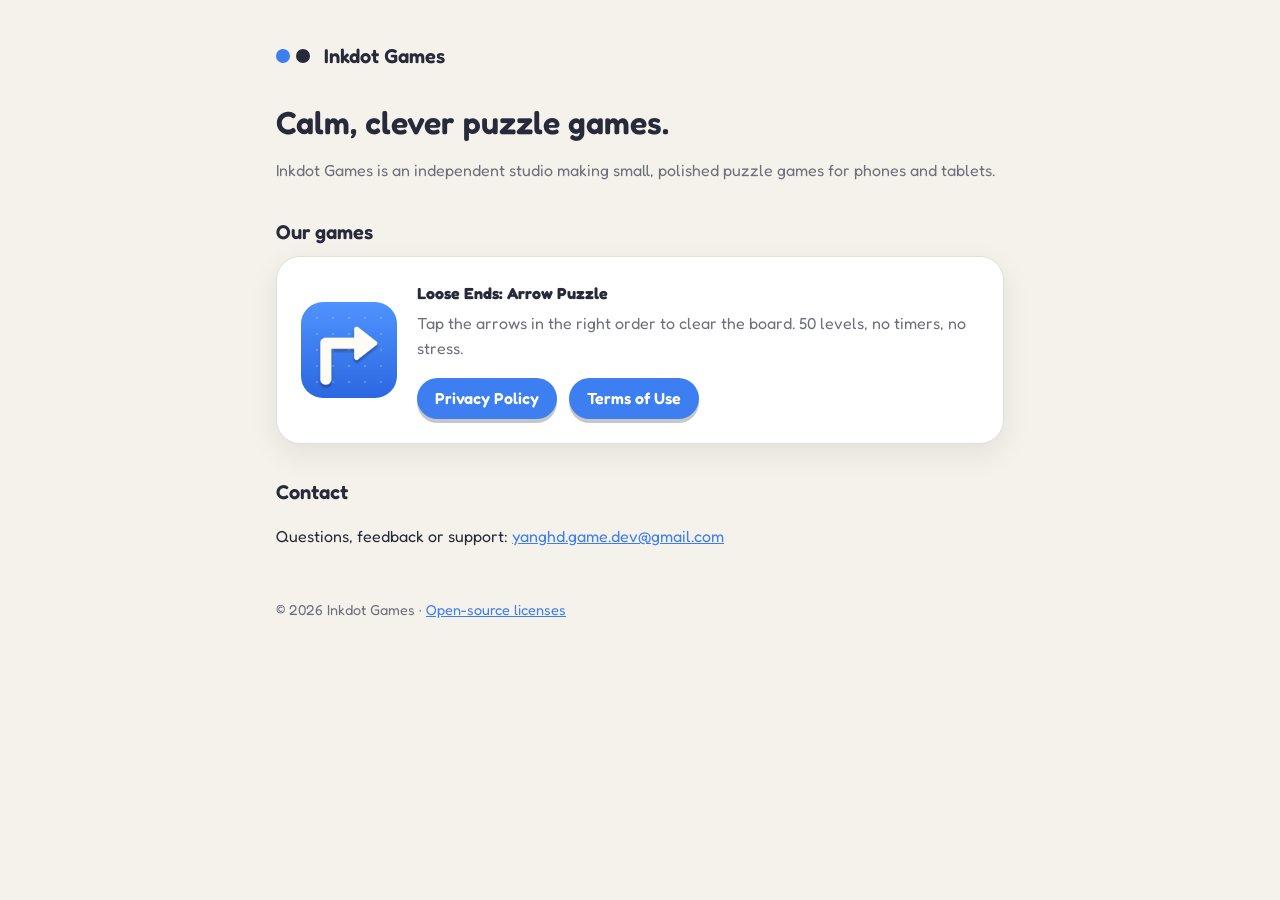
==== index.html @ 75826fa0 "Inkdot Games site: home, privacy policy, terms, licenses Co-Authored-By: Claude Opus 5.5 <noreply@an" ====
<!doctype html>
<html lang="en">
<head>
  <meta charset="utf-8">
  <meta name="viewport" content="width=device-width, initial-scale=1">
  <title>Inkdot Games</title>
  <meta name="description" content="Inkdot Games makes calm, clever puzzle games for mobile.">
  <link rel="preconnect" href="https://fonts.googleapis.com">
  <link rel="stylesheet" href="https://fonts.googleapis.com/css2?family=Fredoka:wght@400;600&display=swap">
  <link rel="stylesheet" href="/assets/style.css">
</head>
<body>
<main>
  <header class="site"><span class="dot"></span><a href="/">Inkdot Games</a></header>

  <h1>Calm, clever puzzle games.</h1>
  <p class="muted">Inkdot Games is an independent studio making small, polished puzzle games for phones and tablets.</p>

  <h2>Our games</h2>
  <div class="card game">
    <img src="/assets/loose-ends-icon.png" alt="Loose Ends app icon">
    <div>
      <strong>Loose Ends: Arrow Puzzle</strong>
      <p class="muted" style="margin:4px 0 0">Tap the arrows in the right order to clear the board. 50 levels, no timers, no stress.</p>
      <nav class="links">
        <a href="/privacy/">Privacy Policy</a>
        <a href="/terms/">Terms of Use</a>
      </nav>
    </div>
  </div>

  <h2>Contact</h2>
  <p>Questions, feedback or support: <a href="mailto:yanghd.game.dev@gmail.com">yanghd.game.dev@gmail.com</a></p>

  <footer>&copy; 2026 Inkdot Games &middot; <a href="/licenses/">Open-source licenses</a></footer>
</main>
</body>
</html>
---- assets/style.css ----
:root {
  --paper: #F5F2EB;
  --card: #FFFFFF;
  --ink: #262A3B;
  --muted: #6E6F7C;
  --blue: #3D7EF0;
  --line: #E4DFD4;
}

@media (prefers-color-scheme: dark) {
  :root {
    --paper: #1B1D27;
    --card: #242734;
    --ink: #F1EEE6;
    --muted: #A5A6B2;
    --blue: #6FA0FF;
    --line: #343849;
  }
}

* { box-sizing: border-box; }

body {
  margin: 0;
  background: var(--paper);
  color: var(--ink);
  font-family: "Fredoka", system-ui, -apple-system, "Segoe UI", sans-serif;
  font-weight: 400;
  line-height: 1.6;
}

main {
  max-width: 760px;
  margin: 0 auto;
  padding: 40px 16px 64px;
}

header.site {
  display: flex;
  align-items: center;
  gap: 12px;
  margin-bottom: 32px;
}

header.site a { color: var(--ink); text-decoration: none; font-weight: 600; font-size: 1.25rem; }

.dot {
  width: 14px; height: 14px; border-radius: 50%;
  background: var(--blue);
  box-shadow: 20px 0 0 var(--ink);
  margin-right: 22px;
}

h1 { font-weight: 600; font-size: 2rem; line-height: 1.2; margin: 0 0 8px; }
h2 { font-weight: 600; font-size: 1.25rem; margin: 32px 0 8px; }
p, li { color: var(--ink); }
.muted { color: var(--muted); }

.card {
  background: var(--card);
  border-radius: 24px;
  padding: 24px;
  box-shadow: 0 10px 30px rgba(20, 25, 60, 0.08);
  border: 1px solid var(--line);
}

.game {
  display: flex;
  gap: 20px;
  align-items: center;
}

.game img { width: 96px; height: 96px; border-radius: 22px; flex-shrink: 0; }

a { color: var(--blue); }

nav.links { display: flex; flex-wrap: wrap; gap: 12px; margin-top: 16px; }

nav.links a {
  display: inline-block;
  padding: 8px 18px;
  border-radius: 999px;
  background: var(--blue);
  color: #fff;
  text-decoration: none;
  font-weight: 600;
  box-shadow: 0 4px 0 rgba(0, 0, 0, 0.22);
}

table { width: 100%; border-collapse: collapse; margin: 12px 0; }
th, td { text-align: left; padding: 8px 10px; border-bottom: 1px solid var(--line); vertical-align: top; }
th { font-weight: 600; }

footer { margin-top: 48px; font-size: 0.9rem; color: var(--muted); }

@media (max-width: 480px) {
  .game { flex-direction: column; align-items: flex-start; }
  h1 { font-size: 1.6rem; }
}
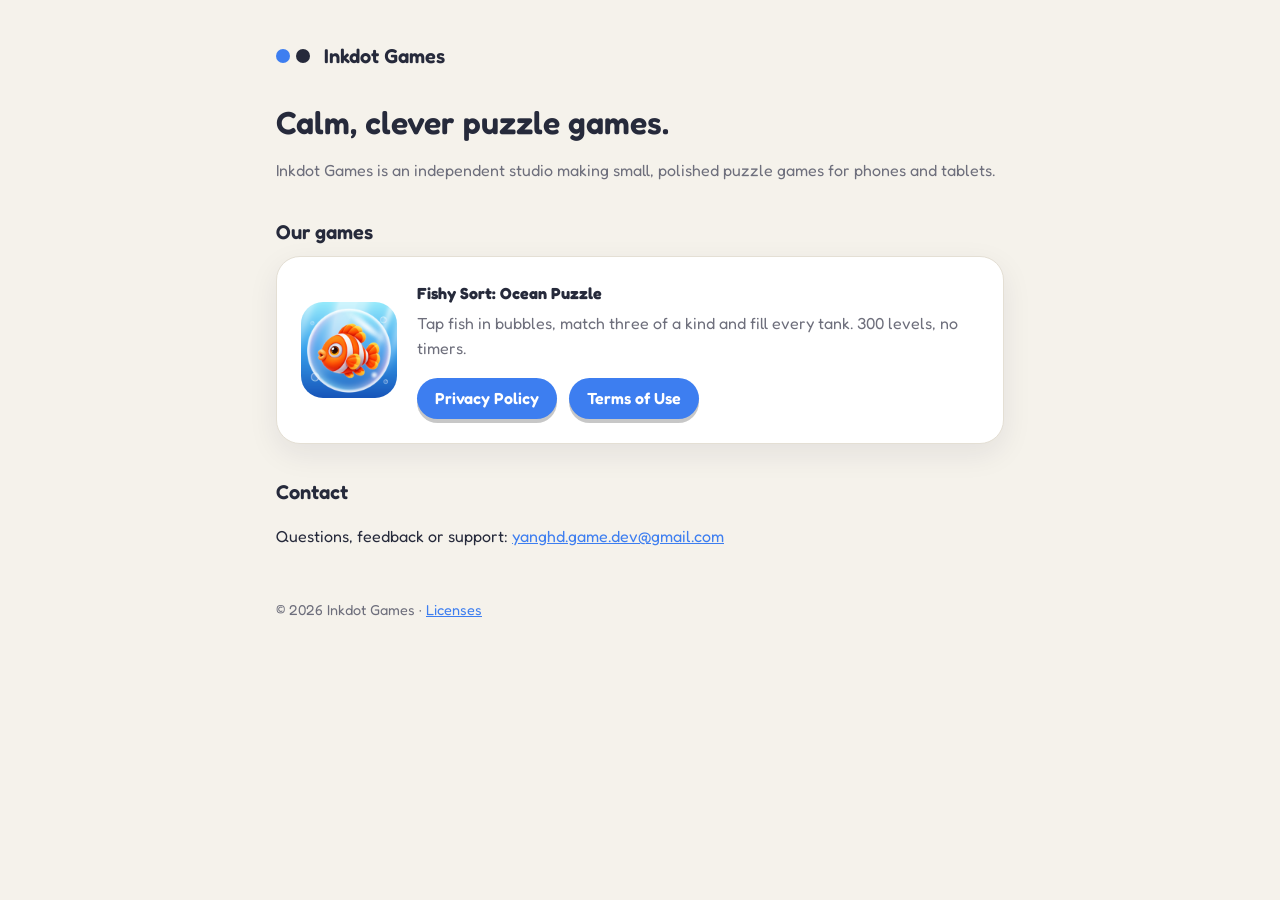
==== commit bf71b6f1: "Site now covers Fishy Sort" ====
--- a/index.html
+++ b/index.html
@@ -18,10 +18,10 @@
 
   <h2>Our games</h2>
   <div class="card game">
-    <img src="/assets/loose-ends-icon.png" alt="Loose Ends app icon">
+    <img src="/assets/fishy-sort-icon.png" alt="Fishy Sort app icon">
     <div>
-      <strong>Loose Ends: Arrow Puzzle</strong>
-      <p class="muted" style="margin:4px 0 0">Tap the arrows in the right order to clear the board. 50 levels, no timers, no stress.</p>
+      <strong>Fishy Sort: Ocean Puzzle</strong>
+      <p class="muted" style="margin:4px 0 0">Tap fish in bubbles, match three of a kind and fill every tank. 300 levels, no timers.</p>
       <nav class="links">
         <a href="/privacy/">Privacy Policy</a>
         <a href="/terms/">Terms of Use</a>
@@ -32,7 +32,7 @@
   <h2>Contact</h2>
   <p>Questions, feedback or support: <a href="mailto:yanghd.game.dev@gmail.com">yanghd.game.dev@gmail.com</a></p>
 
-  <footer>&copy; 2026 Inkdot Games &middot; <a href="/licenses/">Open-source licenses</a></footer>
+  <footer>&copy; 2026 Inkdot Games &middot; <a href="/licenses/">Licenses</a></footer>
 </main>
 </body>
 </html>
